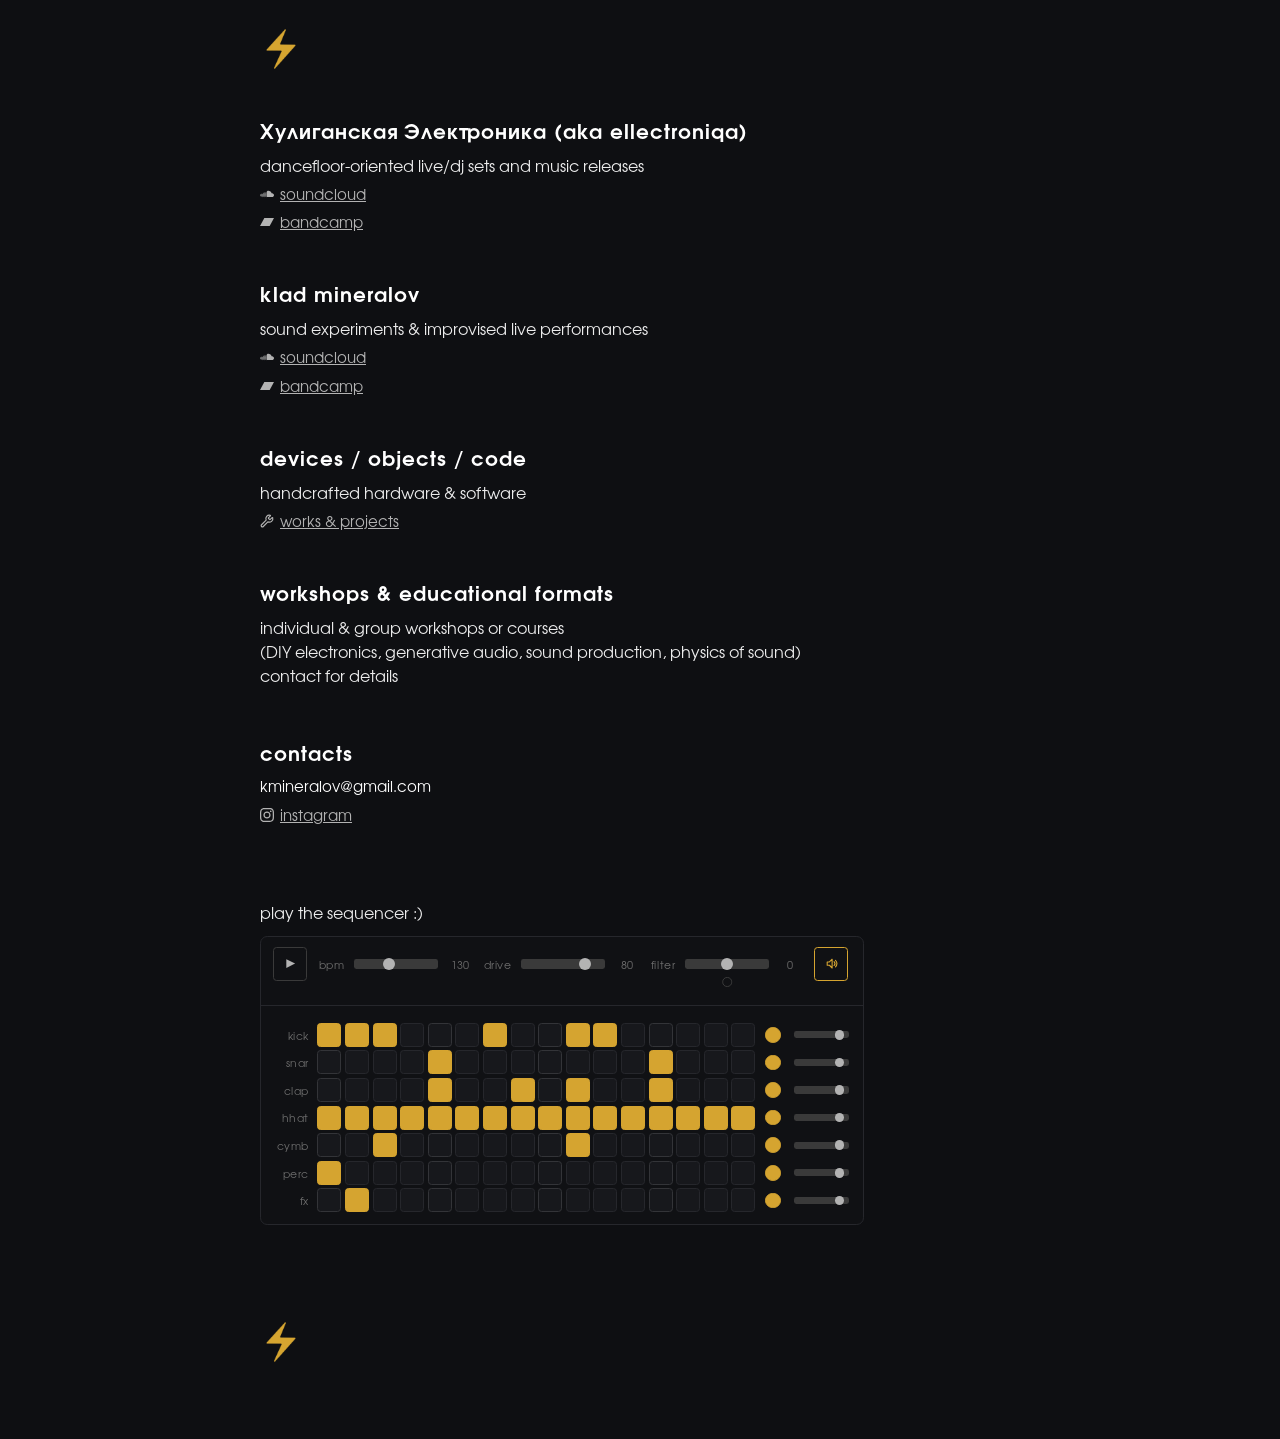
==== index.html @ d087c9ad "Revert "Extract mobile instrument labels into a separate legend" This reverts commit 636f97372b5da5c" ====
<!DOCTYPE html>
<html lang="en">
<head>
  <meta charset="UTF-8" />
  <meta name="viewport" content="width=device-width, initial-scale=1.0"/>
  <title>Хулиганская Электроника</title>
  <link rel="icon" href="icons/favicon.ico"/>
  <link rel="stylesheet" href="style.css"/>
</head>

<body>

<canvas id="fx"></canvas>

<div class="top-bolt"><img src="icons/favicon.ico" alt="" /></div>

<!-- MODULE 1 -->
<section class="module">
  <h2>Хулиганская Электроника (aka ellectroniqa)</h2>
  <p>dancefloor-oriented live/dj sets and music releases</p>

  <a href="https://soundcloud.com/hooletronica"><svg class="icon" viewBox="0 0 24 24" fill="currentColor"><path d="M23.999 14.165c-.052 1.796-1.612 3.169-3.4 3.169h-8.18a.68.68 0 0 1-.675-.683V7.862a.747.747 0 0 1 .452-.724s.75-.513 2.333-.513a5.364 5.364 0 0 1 2.763.755 5.433 5.433 0 0 1 2.57 3.54c.282-.08.574-.121.868-.12.884 0 1.73.358 2.347.992s.948 1.49.922 2.373ZM10.721 8.421c.247 2.98.427 5.697 0 8.672a.264.264 0 0 1-.53 0c-.395-2.946-.22-5.718 0-8.672a.264.264 0 0 1 .53 0ZM9.072 9.448c.285 2.659.37 4.986-.006 7.655a.277.277 0 0 1-.55 0c-.331-2.63-.256-5.02 0-7.655a.277.277 0 0 1 .556 0Zm-1.663-.257c.27 2.726.39 5.171 0 7.904a.266.266 0 0 1-.532 0c-.38-2.69-.257-5.21 0-7.904a.266.266 0 0 1 .532 0Zm-1.647.77a26.108 26.108 0 0 1-.008 7.147.272.272 0 0 1-.542 0 27.955 27.955 0 0 1 0-7.147.275.275 0 0 1 .55 0Zm-1.67 1.769c.421 1.865.228 3.5-.029 5.388a.257.257 0 0 1-.514 0c-.21-1.858-.398-3.549 0-5.389a.272.272 0 0 1 .543 0Zm-1.655-.273c.388 1.897.26 3.508-.01 5.412-.026.28-.514.283-.54 0-.244-1.878-.347-3.54-.01-5.412a.283.283 0 0 1 .56 0Zm-1.668.911c.4 1.268.257 2.292-.026 3.572a.257.257 0 0 1-.514 0c-.241-1.262-.354-2.312-.023-3.572a.283.283 0 0 1 .563 0Z"/></svg>soundcloud</a>
  <a href="https://hooletronica.bandcamp.com/"><svg class="icon" viewBox="0 0 24 24" fill="currentColor"><path d="M0 18.75l7.437-13.5H24l-7.438 13.5H0z"/></svg>bandcamp</a>
</section>

<!-- MODULE 2 -->
<section class="module">
  <h2>klad mineralov</h2>
  <p>sound experiments & improvised live performances</p>

  <a href="https://soundcloud.com/klad-mineralov"><svg class="icon" viewBox="0 0 24 24" fill="currentColor"><path d="M23.999 14.165c-.052 1.796-1.612 3.169-3.4 3.169h-8.18a.68.68 0 0 1-.675-.683V7.862a.747.747 0 0 1 .452-.724s.75-.513 2.333-.513a5.364 5.364 0 0 1 2.763.755 5.433 5.433 0 0 1 2.57 3.54c.282-.08.574-.121.868-.12.884 0 1.73.358 2.347.992s.948 1.49.922 2.373ZM10.721 8.421c.247 2.98.427 5.697 0 8.672a.264.264 0 0 1-.53 0c-.395-2.946-.22-5.718 0-8.672a.264.264 0 0 1 .53 0ZM9.072 9.448c.285 2.659.37 4.986-.006 7.655a.277.277 0 0 1-.55 0c-.331-2.63-.256-5.02 0-7.655a.277.277 0 0 1 .556 0Zm-1.663-.257c.27 2.726.39 5.171 0 7.904a.266.266 0 0 1-.532 0c-.38-2.69-.257-5.21 0-7.904a.266.266 0 0 1 .532 0Zm-1.647.77a26.108 26.108 0 0 1-.008 7.147.272.272 0 0 1-.542 0 27.955 27.955 0 0 1 0-7.147.275.275 0 0 1 .55 0Zm-1.67 1.769c.421 1.865.228 3.5-.029 5.388a.257.257 0 0 1-.514 0c-.21-1.858-.398-3.549 0-5.389a.272.272 0 0 1 .543 0Zm-1.655-.273c.388 1.897.26 3.508-.01 5.412-.026.28-.514.283-.54 0-.244-1.878-.347-3.54-.01-5.412a.283.283 0 0 1 .56 0Zm-1.668.911c.4 1.268.257 2.292-.026 3.572a.257.257 0 0 1-.514 0c-.241-1.262-.354-2.312-.023-3.572a.283.283 0 0 1 .563 0Z"/></svg>soundcloud</a>
  <a href="https://kladmineralov.bandcamp.com/music"><svg class="icon" viewBox="0 0 24 24" fill="currentColor"><path d="M0 18.75l7.437-13.5H24l-7.438 13.5H0z"/></svg>bandcamp</a>
</section>

<!-- MODULE 3 -->
<section class="module">
  <h2>devices / objects / code</h2>
  <p>handcrafted hardware & software</p>

  <a href="https://works.ellectroniqa.com/"><svg class="icon" viewBox="0 0 24 24" fill="none" stroke="currentColor" stroke-width="2" stroke-linecap="round" stroke-linejoin="round"><path d="M14.7 6.3a1 1 0 0 0 0 1.4l1.6 1.6a1 1 0 0 0 1.4 0l3.106-3.105c.32-.322.863-.22.983.218a6 6 0 0 1-8.259 7.057l-7.91 7.91a1 1 0 0 1-2.999-3l7.91-7.91a6 6 0 0 1 7.057-8.259c.438.12.54.662.219.984z"/></svg>works & projects</a>
</section>

<!-- MODULE 4 -->
<section class="module">
  <h2>workshops & educational formats</h2>

  <p>
    individual & group workshops or courses<br/>
    (DIY electronics, generative audio, sound production, physics of sound)<br/>
    contact for details
  </p>
</section>

<!-- CONTACTS -->
<section class="module">
  <h2>contacts</h2>
  <p class="email">kmineralov@gmail.com</p>

  <a href="https://www.instagram.com/electronica.rar/"><svg class="icon" viewBox="0 0 24 24" fill="currentColor"><path d="M7.0301.084c-1.2768.0602-2.1487.264-2.911.5634-.7888.3075-1.4575.72-2.1228 1.3877-.6652.6677-1.075 1.3368-1.3802 2.127-.2954.7638-.4956 1.6365-.552 2.914-.0564 1.2775-.0689 1.6882-.0626 4.947.0062 3.2586.0206 3.6671.0825 4.9473.061 1.2765.264 2.1482.5635 2.9107.308.7889.72 1.4573 1.388 2.1228.6679.6655 1.3365 1.0743 2.1285 1.38.7632.295 1.6361.4961 2.9134.552 1.2773.056 1.6884.069 4.9462.0627 3.2578-.0062 3.668-.0207 4.9478-.0814 1.28-.0607 2.147-.2652 2.9098-.5633.7889-.3086 1.4578-.72 2.1228-1.3881.665-.6682 1.0745-1.3378 1.3795-2.1284.2957-.7632.4966-1.636.552-2.9124.056-1.2809.0692-1.6898.063-4.948-.0063-3.2583-.021-3.6668-.0817-4.9465-.0607-1.2797-.264-2.1487-.5633-2.9117-.3084-.7889-.72-1.4568-1.3876-2.1228C21.2982 1.33 20.628.9208 19.8378.6165 19.074.321 18.2017.1197 16.9244.0645 15.6471.0093 15.236-.005 11.977.0014 8.718.0076 8.31.0215 7.0301.0839m.1402 21.6932c-1.17-.0509-1.8053-.2453-2.2287-.408-.5606-.216-.96-.4771-1.3819-.895-.422-.4178-.6811-.8186-.9-1.378-.1644-.4234-.3624-1.058-.4171-2.228-.0595-1.2645-.072-1.6442-.079-4.848-.007-3.2037.0053-3.583.0607-4.848.05-1.169.2456-1.805.408-2.2282.216-.5613.4762-.96.895-1.3816.4188-.4217.8184-.6814 1.3783-.9003.423-.1651 1.0575-.3614 2.227-.4171 1.2655-.06 1.6447-.072 4.848-.079 3.2033-.007 3.5835.005 4.8495.0608 1.169.0508 1.8053.2445 2.228.408.5608.216.96.4754 1.3816.895.4217.4194.6816.8176.9005 1.3787.1653.4217.3617 1.056.4169 2.2263.0602 1.2655.0739 1.645.0796 4.848.0058 3.203-.0055 3.5834-.061 4.848-.051 1.17-.245 1.8055-.408 2.2294-.216.5604-.4763.96-.8954 1.3814-.419.4215-.8181.6811-1.3783.9-.4224.1649-1.0577.3617-2.2262.4174-1.2656.0595-1.6448.072-4.8493.079-3.2045.007-3.5825-.006-4.848-.0608M16.953 5.5864A1.44 1.44 0 1 0 18.39 4.144a1.44 1.44 0 0 0-1.437 1.4424M5.8385 12.012c.0067 3.4032 2.7706 6.1557 6.173 6.1493 3.4026-.0065 6.157-2.7701 6.1506-6.1733-.0065-3.4032-2.771-6.1565-6.174-6.1498-3.403.0067-6.156 2.771-6.1496 6.1738M8 12.0077a4 4 0 1 1 4.008 3.9921A3.9996 3.9996 0 0 1 8 12.0077"/></svg>instagram</a>
</section>

<!-- SEQUENCER -->
<section class="module sequencer-module">
  <p class="seq-intro">play the sequencer :)</p>

  <div class="seq-rotate-wrap">
  <div class="seq-panel">
    <div class="seq-topbar">
      <button id="seq-play" class="seq-play-btn" type="button" aria-label="play"></button>

      <div class="seq-fader">
        <label for="seq-bpm">bpm</label>
        <input id="seq-bpm" type="range" min="100" max="175" step="1" value="130" />
        <span id="seq-bpm-value" class="seq-fader-value">130</span>
      </div>

      <div class="seq-fader">
        <label for="seq-drive">drive</label>
        <input id="seq-drive" type="range" min="0" max="99" step="1" value="80" />
        <span id="seq-drive-value" class="seq-fader-value">80</span>
      </div>

      <div class="seq-fader">
        <label for="seq-filter">filter</label>
        <span class="seq-fader-track">
          <input id="seq-filter" type="range" min="-99" max="99" step="1" value="0" />
          <button id="seq-filter-reset" class="seq-filter-reset" type="button" aria-label="reset filter"></button>
        </span>
        <span id="seq-filter-value" class="seq-fader-value">0</span>
      </div>

      <button id="seq-mute" class="seq-play-btn" type="button" aria-label="mute"></button>

      <!-- more transport controls (toggles) land here -->
    </div>

    <div class="seq-grid-wrap">
      <div id="seq-grid" class="seq-grid"></div>
    </div>
  </div>
  </div>
</section>

<div class="mobile-spacer" aria-hidden="true">&nbsp;&nbsp;</div>

<div class="top-bolt bottom-bolt"><img src="icons/favicon.ico" alt="" /></div>

<script src="script.js"></script>
<script src="instruments.js"></script>
<script src="sequencer.js"></script>
</body>
</html>
---- style.css ----
@font-face {
  font-family: "Adventor";
  src: url("fonts/texgyreadventor-regular.otf") format("opentype");
  font-weight: 400;
  font-style: normal;
  font-display: swap;
}

@font-face {
  font-family: "Adventor";
  src: url("fonts/texgyreadventor-bold.otf") format("opentype");
  font-weight: 700;
  font-style: normal;
  font-display: swap;
}

body {
  margin: 0;
  padding: 28px 0 56px; /* extra room at the bottom so mobile doesn't hit the screen edge */
  background: #0E0F12;
  color: #ffffff;

  font-family: "Adventor", Arial, sans-serif;

  line-height: 1.5;

  display: flex;
  flex-direction: column;
  gap: 28px;

  opacity: 0;
  animation: fadeIn 0.6s forwards;
}

@keyframes fadeIn {
  to { opacity: 1; }
}

.top-bolt {
  max-width: 800px;
  width: 100%;
  box-sizing: border-box;
  margin: 0 auto;
  padding: 0 20px;
}

.bottom-bolt {
  margin-top: 40px; /* extra room before it, on top of body's usual gap */
  margin-bottom: 20px; /* a bit of extra room after it, on top of body's gap */
}

/* real reserved height, independent of the rotated panel's own JS-measured
   footprint — a plain fallback buffer in case that measurement is still off
   on some phones and the bottom bolt creeps up onto the sequencer */
.mobile-spacer {
  visibility: hidden;
  height: 0;
  overflow: hidden;
}

@media (max-width: 600px) {
  .mobile-spacer {
    height: 70px;
  }
}

.top-bolt img {
  display: block;
  width: 42px; /* 1.5x the 28px play button */
  height: 42px;
  /* numerically solved to tint the source image to #D5A430 */
  filter: brightness(0) invert(71%) sepia(75%) saturate(334%) hue-rotate(0deg) brightness(77%) contrast(126%);
}

/* MODULE SPACING (equal, driven by body gap) */
.module {
  max-width: 800px;
  width: 100%;
  box-sizing: border-box;
  margin: 0 auto;
  padding: 0 20px;
}

h2 {
  font-weight: 700;
  letter-spacing: 1px;
  margin-bottom: 8px;
  font-size: 20px;
}

/* TEXT vs LINKS hierarchy */
p {
  margin: 6px 0;
  opacity: 0.92;
  font-size: 16px;
}

/* LINKS slightly smaller than text */
a {
  display: flex;
  width: fit-content;
  align-items: center;
  gap: 6px;
  margin-top: 6px;
  color: #b3b3b3;
  text-decoration: underline;
  font-size: 15px;
  transition: color 0.2s ease;
}

.icon {
  width: 14px;
  height: 14px;
  flex-shrink: 0;
}

a:hover {
  color: #D5A430;
}

.note {
  font-size: 12px;
  opacity: 0.6;
  margin-top: 10px;
}

.email {
  font-size: 15px;
  opacity: 1;
}

/* SEQUENCER */
.sequencer-module {
  margin-top: 40px; /* extra breathing room before the sequencer, on top of the usual gap */
}

.seq-intro {
  margin-bottom: 12px;
}

/* desktop default: plain wrapper, no special sizing (only the mobile
   rotated layout needs JS-measured dimensions here, see sequencer.js) */
.seq-rotate-wrap {
  position: relative;
}

.seq-panel {
  width: fit-content;
  margin: 0;
  background: #101114;
  border: 1px solid #26272c;
  border-radius: 6px;
  overflow: hidden;
  /* 10% bigger everywhere — `zoom` (unlike transform:scale) actually
     resizes the box for layout purposes too, so nothing needs to reflow
     manually, and it composes cleanly with the mobile rotation below */
  zoom: 1.2;
}

.seq-topbar {
  display: flex;
  align-items: center;
  gap: 10px;
  padding: 8px 10px 20px;
  border-bottom: 1px solid #26272c;
}

.seq-play-btn {
  width: 28px;
  height: 28px;
  display: flex;
  align-items: center;
  justify-content: center;
  padding: 0;
  color: #b3b3b3;
  background: transparent;
  border: 1px solid #3a3a3a;
  border-radius: 3px;
  cursor: pointer;
  transition: color 0.2s ease, border-color 0.2s ease;
}

.seq-play-btn svg {
  width: 11px;
  height: 11px;
}

.seq-play-btn:hover {
  color: #D5A430;
  border-color: #D5A430;
}

.seq-play-btn.is-playing,
.seq-play-btn.is-unmuted {
  color: #D5A430;
  border-color: #D5A430;
}

.seq-fader {
  display: flex;
  align-items: center;
  gap: 6px;
}

.seq-fader label {
  font-size: 9px;
  color: #6d6d6d;
  letter-spacing: 0.5px;
}

.seq-fader-value {
  font-size: 9px;
  color: #6d6d6d;
  width: 20px;
  text-align: center;
}

.seq-fader-track {
  position: relative;
  display: inline-flex;
}

.seq-filter-reset {
  position: absolute;
  top: 100%;
  left: 50%;
  transform: translateX(-50%);
  margin-top: 5px;
  width: 8px;
  height: 8px;
  padding: 0;
  border-radius: 50%;
  border: 1px solid #3a3a3a;
  background: transparent;
  cursor: pointer;
  transition: background 0.15s ease, border-color 0.15s ease;
}

.seq-filter-reset:hover {
  background: #D5A430;
  border-color: #D5A430;
}

.seq-fader input[type="range"] {
  -webkit-appearance: none;
  appearance: none;
  width: 70px;
  height: 8px; /* rectangle, slightly narrower than the 10px thumb */
  background: #3a3a3a;
  border-radius: 2px;
  cursor: pointer;
}

.seq-fader input[type="range"]::-webkit-slider-thumb {
  -webkit-appearance: none;
  width: 10px;
  height: 10px;
  border-radius: 50%;
  background: #b3b3b3;
  transition: background 0.15s ease;
}

.seq-fader input[type="range"]:hover::-webkit-slider-thumb {
  background: #D5A430;
}

.seq-fader input[type="range"]::-moz-range-thumb {
  width: 10px;
  height: 10px;
  border: none;
  border-radius: 50%;
  background: #b3b3b3;
  transition: background 0.15s ease;
}

.seq-fader input[type="range"]:hover::-moz-range-thumb {
  background: #D5A430;
}

.seq-grid-wrap {
  overflow-x: auto;
  padding: 10px;
}

.seq-grid {
  display: inline-grid;
  grid-template-columns: 34px repeat(16, 20px) 24px 50px;
  gap: 3px;
}

.seq-label {
  display: flex;
  align-items: center;
  justify-content: flex-end;
  padding-right: 4px;
  font-size: 9px;
  color: #6d6d6d;
  letter-spacing: 0.5px;
}

.seq-step {
  aspect-ratio: 1 / 1;
  background: #17181c;
  border: 1px solid #26272c;
  border-radius: 3px;
  padding: 0;
  cursor: pointer;
  transition: background 0.15s ease, border-color 0.15s ease;
}

.seq-step--beat {
  border-color: #333438;
}

.seq-step:hover {
  border-color: #555;
}

.seq-mute {
  width: 13px;
  height: 13px;
  aspect-ratio: 1 / 1;
  align-self: center;
  justify-self: center;
  background: transparent;
  border: 1px solid #3a3a3a;
  border-radius: 50%;
  padding: 0;
  cursor: pointer;
  transition: background 0.15s ease, border-color 0.15s ease;
}

.seq-mute:hover {
  border-color: #D5A430;
}

.seq-mute.is-active {
  background: #D5A430;
  border-color: #D5A430;
}

.seq-vol {
  -webkit-appearance: none;
  appearance: none;
  align-self: center;
  justify-self: start;
  width: 46px;
  height: 6px; /* rectangle, slightly narrower than the 8px thumb */
  background: #3a3a3a;
  border-radius: 2px;
  cursor: pointer;
}

.seq-vol::-webkit-slider-thumb {
  -webkit-appearance: none;
  width: 8px;
  height: 8px;
  border-radius: 50%;
  background: #b3b3b3;
  transition: background 0.15s ease;
}

.seq-vol:hover::-webkit-slider-thumb {
  background: #D5A430;
}

.seq-vol::-moz-range-thumb {
  width: 8px;
  height: 8px;
  border: none;
  border-radius: 50%;
  background: #b3b3b3;
  transition: background 0.15s ease;
}

.seq-vol:hover::-moz-range-thumb {
  background: #D5A430;
}

.seq-step.is-active {
  background: #D5A430;
  border-color: #D5A430;
}

.seq-step.is-playhead {
  outline: 1.5px solid rgba(120, 200, 255, 0.85);
  outline-offset: -1.5px;
}

/* ============================
   MOBILE — the whole panel rotated 90deg, everything below either
   compensates for that rotation (counter-rotating text/icons back to
   horizontal, flipping slider direction) or reorders things via flex
   `order` so build order / DOM order can stay the same as desktop.
   Row build order and label text (2-letter vs full word) are handled in
   sequencer.js via the same breakpoint (matchMedia("(max-width: 600px)")).
   ============================ */
@media (max-width: 600px) {
  .seq-panel {
    transform-origin: top left;
    transform: rotate(90deg) translateY(-100%);
    /* topbar/grid stack as a flex column so their visual order can be
       swapped below without touching the (shared, desktop-order) DOM */
    display: flex;
    flex-direction: column;
  }

  .seq-topbar {
    order: 2;
  }

  .seq-grid-wrap {
    order: 1;
  }

  .seq-play-btn svg {
    /* cancels the panel's 90deg rotation so the play/mute icons stay upright */
    transform: rotate(-90deg);
  }

  /* visual order after rotation: value on top, slider in the middle, label
     on the bottom (was label/slider/value left-to-right before rotating) */
  .seq-fader > input[type="range"],
  .seq-fader > .seq-fader-track {
    order: 2;
  }

  .seq-fader label {
    order: 3;
    /* cancels the panel's 90deg rotation so the label reads horizontally */
    transform: rotate(-90deg);
  }

  .seq-fader-value {
    order: 1;
    /* same compensation as the fader label */
    transform: rotate(-90deg);
  }

  .seq-fader input[type="range"] {
    /* the whole panel is rotated 90deg; this local 180deg flips the slider
       back so it reads "up = more" instead of "up = less" */
    transform: rotate(180deg);
  }

  .seq-label {
    /* cancels the panel's 90deg rotation so the label reads horizontally.
       First translate() value is a screen-horizontal nudge, tuned directly
       against user feedback (not self-measured). */
    transform: rotate(-90deg) translate(0px, 0px);
  }

  .seq-vol {
    /* same compensation as the topbar faders: cancels the panel's rotation
       so up = louder, down = quieter */
    transform: rotate(180deg);
  }
}

/* canvas */
#fx {
  position: fixed;
  top: 0;
  left: 0;
  width: 100%;
  height: 100%;
  pointer-events: none;
  z-index: 9999; /* always draw bolts above the UI, including the sequencer panel */
}
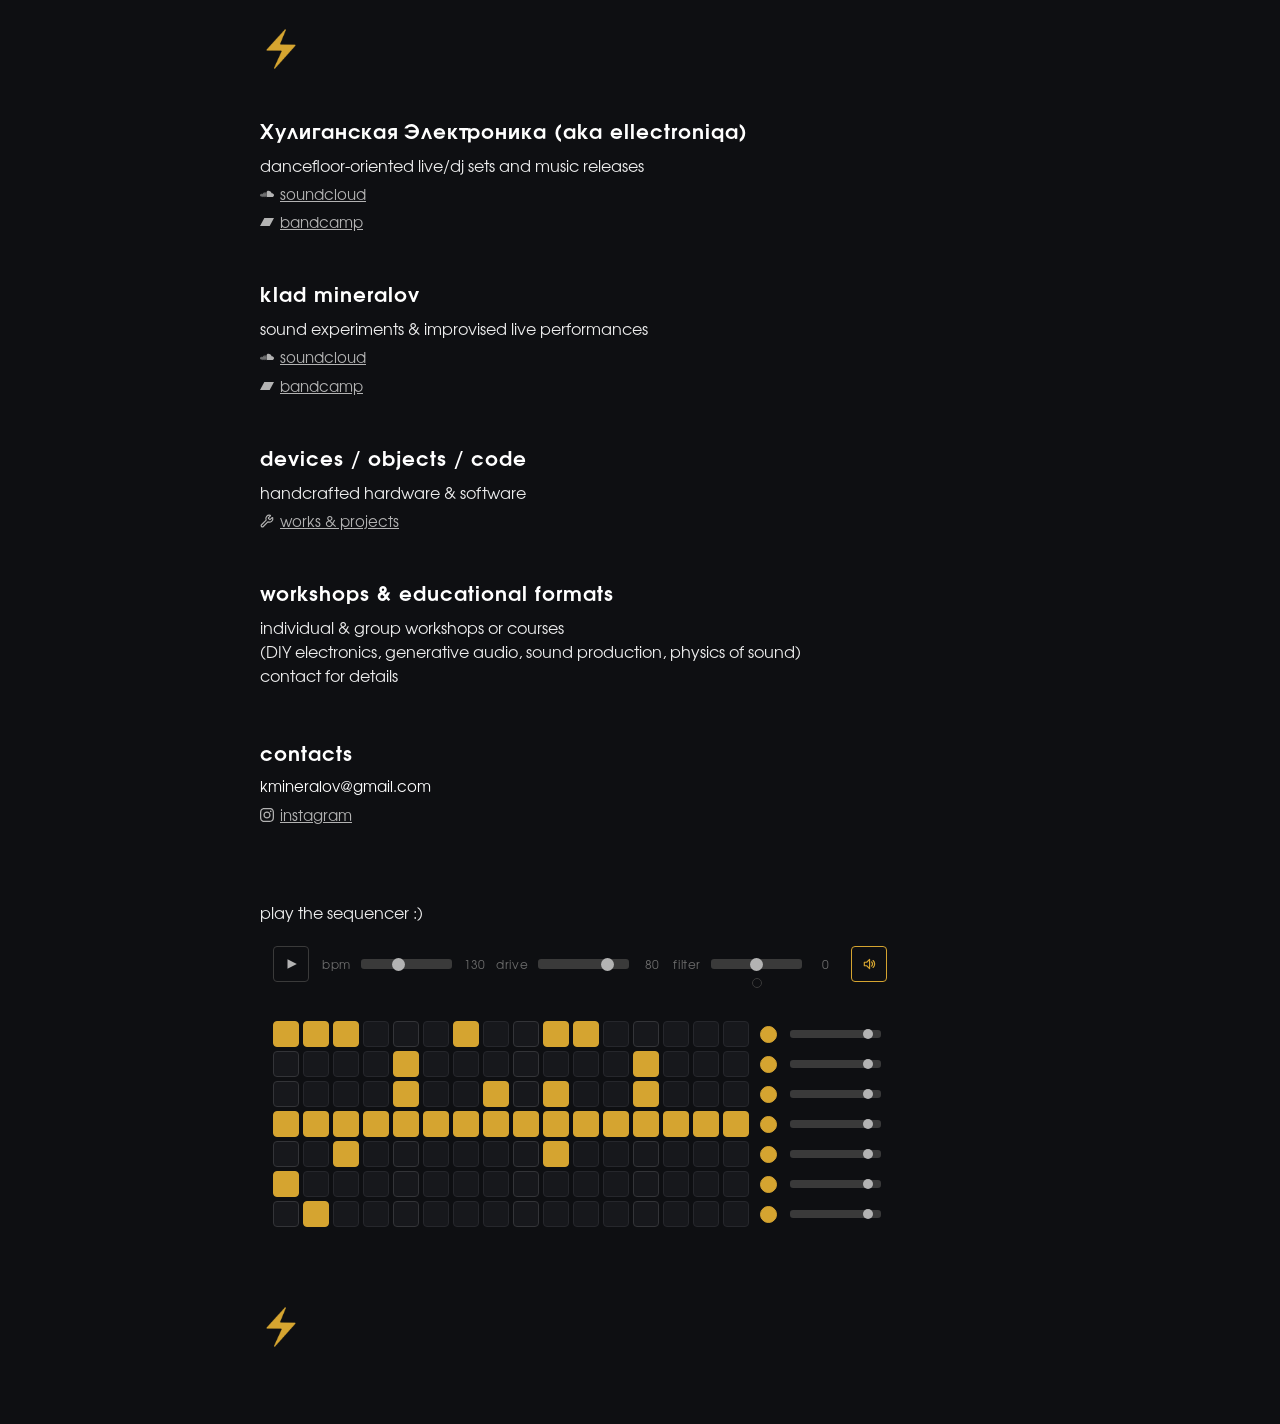
==== commit 700cf3bb: "Sequencer: pin panel to grid's exact width so play/mute align with grid edges; volume sliders match " ====
--- a/index.html
+++ b/index.html
@@ -68,25 +68,27 @@
     <div class="seq-topbar">
       <button id="seq-play" class="seq-play-btn" type="button" aria-label="play"></button>
 
-      <div class="seq-fader">
-        <label for="seq-bpm">bpm</label>
-        <input id="seq-bpm" type="range" min="100" max="175" step="1" value="130" />
-        <span id="seq-bpm-value" class="seq-fader-value">130</span>
-      </div>
+      <div class="seq-fader-group">
+        <div class="seq-fader">
+          <label for="seq-bpm">bpm</label>
+          <input id="seq-bpm" type="range" min="100" max="175" step="1" value="130" />
+          <span id="seq-bpm-value" class="seq-fader-value">130</span>
+        </div>
 
-      <div class="seq-fader">
-        <label for="seq-drive">drive</label>
-        <input id="seq-drive" type="range" min="0" max="99" step="1" value="80" />
-        <span id="seq-drive-value" class="seq-fader-value">80</span>
-      </div>
+        <div class="seq-fader">
+          <label for="seq-drive">drive</label>
+          <input id="seq-drive" type="range" min="0" max="99" step="1" value="80" />
+          <span id="seq-drive-value" class="seq-fader-value">80</span>
+        </div>
 
-      <div class="seq-fader">
-        <label for="seq-filter">filter</label>
-        <span class="seq-fader-track">
-          <input id="seq-filter" type="range" min="-99" max="99" step="1" value="0" />
-          <button id="seq-filter-reset" class="seq-filter-reset" type="button" aria-label="reset filter"></button>
-        </span>
-        <span id="seq-filter-value" class="seq-fader-value">0</span>
+        <div class="seq-fader">
+          <label for="seq-filter">filter</label>
+          <span class="seq-fader-track">
+            <input id="seq-filter" type="range" min="-99" max="99" step="1" value="0" />
+            <button id="seq-filter-reset" class="seq-filter-reset" type="button" aria-label="reset filter"></button>
+          </span>
+          <span id="seq-filter-value" class="seq-fader-value">0</span>
+        </div>
       </div>
 
       <button id="seq-mute" class="seq-play-btn" type="button" aria-label="mute"></button>
--- a/style.css
+++ b/style.css
@@ -30,6 +30,7 @@
 
   opacity: 0;
   animation: fadeIn 0.6s forwards;
+  touch-action: manipulation;
 }
 
 @keyframes fadeIn {
@@ -45,7 +46,7 @@
 }
 
 .bottom-bolt {
-  margin-top: 40px; /* extra room before it, on top of body's usual gap */
+  margin-top: 10px; /* extra room before it, on top of body's usual gap */
   margin-bottom: 20px; /* a bit of extra room after it, on top of body's gap */
 }
 
@@ -60,7 +61,7 @@
 
 @media (max-width: 600px) {
   .mobile-spacer {
-    height: 70px;
+    height: 0px;
   }
 }
 
@@ -144,30 +145,39 @@
   position: relative;
 }
 
+/* fixed, not fit-content: must equal .seq-grid's own total width (16*26 +
+   31 + 91 steps/mute/vol columns + 17*4 gaps = 606) plus .seq-grid-wrap's
+   2*13px padding = 632px. Both .seq-topbar and .seq-grid-wrap then fill
+   this exact width (normal block auto-width), which is what lets the
+   topbar's edges and the grid's edges align by construction below —
+   update this if the grid's columns/gap/padding ever change. */
 .seq-panel {
-  width: fit-content;
+  width: 632px;
   margin: 0;
-  background: #101114;
-  border: 1px solid #26272c;
-  border-radius: 6px;
-  overflow: hidden;
-  /* 10% bigger everywhere — `zoom` (unlike transform:scale) actually
-     resizes the box for layout purposes too, so nothing needs to reflow
-     manually, and it composes cleanly with the mobile rotation below */
-  zoom: 1.2;
-}
-
+}
+
+/* play/mute pinned to the panel's true left/right edges via space-between,
+   so they always line up with the grid's first/last column regardless of
+   how wide the bpm/drive/filter labels actually render (font metrics
+   aren't something we can pin down in CSS alone) */
 .seq-topbar {
   display: flex;
   align-items: center;
-  gap: 10px;
-  padding: 8px 10px 20px;
-  border-bottom: 1px solid #26272c;
+  justify-content: space-between;
+  gap: 13px;
+  padding: 10px 13px 26px;
+}
+
+.seq-fader-group {
+  display: flex;
+  align-items: center;
+  gap: 8px;
 }
 
 .seq-play-btn {
-  width: 28px;
-  height: 28px;
+  width: 36px;
+  height: 36px;
+  flex-shrink: 0;
   display: flex;
   align-items: center;
   justify-content: center;
@@ -175,14 +185,14 @@
   color: #b3b3b3;
   background: transparent;
   border: 1px solid #3a3a3a;
-  border-radius: 3px;
+  border-radius: 4px;
   cursor: pointer;
   transition: color 0.2s ease, border-color 0.2s ease;
 }
 
 .seq-play-btn svg {
-  width: 11px;
-  height: 11px;
+  width: 14px;
+  height: 14px;
 }
 
 .seq-play-btn:hover {
@@ -199,19 +209,19 @@
 .seq-fader {
   display: flex;
   align-items: center;
-  gap: 6px;
+  gap: 8px;
 }
 
 .seq-fader label {
-  font-size: 9px;
+  font-size: 12px;
   color: #6d6d6d;
-  letter-spacing: 0.5px;
+  letter-spacing: 0.65px;
 }
 
 .seq-fader-value {
-  font-size: 9px;
+  font-size: 12px;
   color: #6d6d6d;
-  width: 20px;
+  width: 26px;
   text-align: center;
 }
 
@@ -225,9 +235,9 @@
   top: 100%;
   left: 50%;
   transform: translateX(-50%);
-  margin-top: 5px;
-  width: 8px;
-  height: 8px;
+  margin-top: 7px;
+  width: 10px;
+  height: 10px;
   padding: 0;
   border-radius: 50%;
   border: 1px solid #3a3a3a;
@@ -244,17 +254,17 @@
 .seq-fader input[type="range"] {
   -webkit-appearance: none;
   appearance: none;
-  width: 70px;
-  height: 8px; /* rectangle, slightly narrower than the 10px thumb */
+  width: 91px;
+  height: 10px; /* rectangle, slightly narrower than the 13px thumb */
   background: #3a3a3a;
-  border-radius: 2px;
+  border-radius: 3px;
   cursor: pointer;
 }
 
 .seq-fader input[type="range"]::-webkit-slider-thumb {
   -webkit-appearance: none;
-  width: 10px;
-  height: 10px;
+  width: 13px;
+  height: 13px;
   border-radius: 50%;
   background: #b3b3b3;
   transition: background 0.15s ease;
@@ -265,8 +275,8 @@
 }
 
 .seq-fader input[type="range"]::-moz-range-thumb {
-  width: 10px;
-  height: 10px;
+  width: 13px;
+  height: 13px;
   border: none;
   border-radius: 50%;
   background: #b3b3b3;
@@ -279,30 +289,20 @@
 
 .seq-grid-wrap {
   overflow-x: auto;
-  padding: 10px;
+  padding: 13px;
 }
 
 .seq-grid {
   display: inline-grid;
-  grid-template-columns: 34px repeat(16, 20px) 24px 50px;
-  gap: 3px;
-}
-
-.seq-label {
-  display: flex;
-  align-items: center;
-  justify-content: flex-end;
-  padding-right: 4px;
-  font-size: 9px;
-  color: #6d6d6d;
-  letter-spacing: 0.5px;
+  grid-template-columns: repeat(16, 26px) 31px 91px;
+  gap: 4px;
 }
 
 .seq-step {
   aspect-ratio: 1 / 1;
   background: #17181c;
   border: 1px solid #26272c;
-  border-radius: 3px;
+  border-radius: 4px;
   padding: 0;
   cursor: pointer;
   transition: background 0.15s ease, border-color 0.15s ease;
@@ -317,8 +317,8 @@
 }
 
 .seq-mute {
-  width: 13px;
-  height: 13px;
+  width: 17px;
+  height: 17px;
   aspect-ratio: 1 / 1;
   align-self: center;
   justify-self: center;
@@ -344,17 +344,17 @@
   appearance: none;
   align-self: center;
   justify-self: start;
-  width: 46px;
-  height: 6px; /* rectangle, slightly narrower than the 8px thumb */
+  width: 91px;
+  height: 8px; /* rectangle, slightly narrower than the 10px thumb */
   background: #3a3a3a;
-  border-radius: 2px;
+  border-radius: 3px;
   cursor: pointer;
 }
 
 .seq-vol::-webkit-slider-thumb {
   -webkit-appearance: none;
-  width: 8px;
-  height: 8px;
+  width: 10px;
+  height: 10px;
   border-radius: 50%;
   background: #b3b3b3;
   transition: background 0.15s ease;
@@ -365,8 +365,8 @@
 }
 
 .seq-vol::-moz-range-thumb {
-  width: 8px;
-  height: 8px;
+  width: 10px;
+  height: 10px;
   border: none;
   border-radius: 50%;
   background: #b3b3b3;
@@ -383,8 +383,8 @@
 }
 
 .seq-step.is-playhead {
-  outline: 1.5px solid rgba(120, 200, 255, 0.85);
-  outline-offset: -1.5px;
+  outline: 2px solid rgba(120, 200, 255, 0.85);
+  outline-offset: -2px;
 }
 
 /* ============================
@@ -443,13 +443,6 @@
     transform: rotate(180deg);
   }
 
-  .seq-label {
-    /* cancels the panel's 90deg rotation so the label reads horizontally.
-       First translate() value is a screen-horizontal nudge, tuned directly
-       against user feedback (not self-measured). */
-    transform: rotate(-90deg) translate(0px, 0px);
-  }
-
   .seq-vol {
     /* same compensation as the topbar faders: cancels the panel's rotation
        so up = louder, down = quieter */
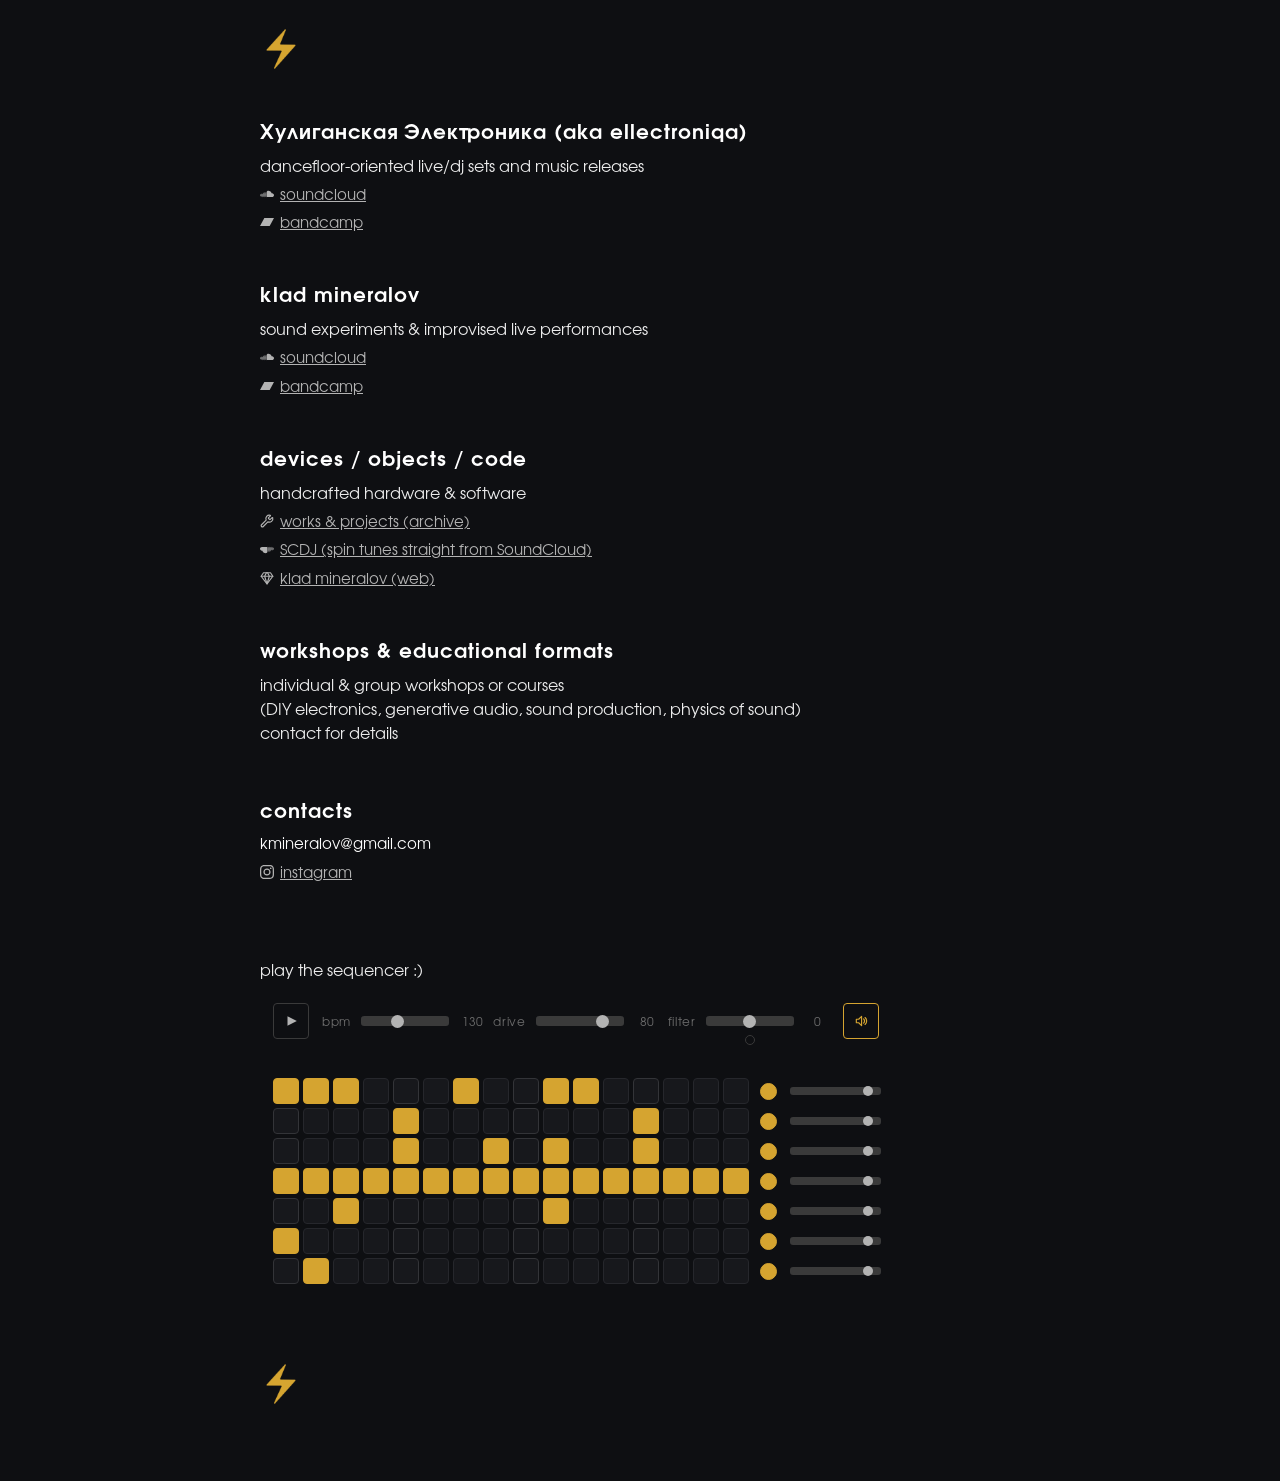
==== commit 3f1b3959: "Sequencer: duck delay while bpm fader moves; add SCDJ and klmn links Delay return and feedback fade " ====
--- a/index.html
+++ b/index.html
@@ -37,7 +37,9 @@
   <h2>devices / objects / code</h2>
   <p>handcrafted hardware & software</p>
 
-  <a href="https://works.ellectroniqa.com/"><svg class="icon" viewBox="0 0 24 24" fill="none" stroke="currentColor" stroke-width="2" stroke-linecap="round" stroke-linejoin="round"><path d="M14.7 6.3a1 1 0 0 0 0 1.4l1.6 1.6a1 1 0 0 0 1.4 0l3.106-3.105c.32-.322.863-.22.983.218a6 6 0 0 1-8.259 7.057l-7.91 7.91a1 1 0 0 1-2.999-3l7.91-7.91a6 6 0 0 1 7.057-8.259c.438.12.54.662.219.984z"/></svg>works & projects</a>
+  <a href="https://works.ellectroniqa.com/"><svg class="icon" viewBox="0 0 24 24" fill="none" stroke="currentColor" stroke-width="2" stroke-linecap="round" stroke-linejoin="round"><path d="M14.7 6.3a1 1 0 0 0 0 1.4l1.6 1.6a1 1 0 0 0 1.4 0l3.106-3.105c.32-.322.863-.22.983.218a6 6 0 0 1-8.259 7.057l-7.91 7.91a1 1 0 0 1-2.999-3l7.91-7.91a6 6 0 0 1 7.057-8.259c.438.12.54.662.219.984z"/></svg>works & projects (archive)</a>
+  <a href="SCDJ/"><svg class="icon icon--flip" viewBox="0 0 24 24" fill="currentColor"><path d="M23.999 14.165c-.052 1.796-1.612 3.169-3.4 3.169h-8.18a.68.68 0 0 1-.675-.683V7.862a.747.747 0 0 1 .452-.724s.75-.513 2.333-.513a5.364 5.364 0 0 1 2.763.755 5.433 5.433 0 0 1 2.57 3.54c.282-.08.574-.121.868-.12.884 0 1.73.358 2.347.992s.948 1.49.922 2.373ZM10.721 8.421c.247 2.98.427 5.697 0 8.672a.264.264 0 0 1-.53 0c-.395-2.946-.22-5.718 0-8.672a.264.264 0 0 1 .53 0ZM9.072 9.448c.285 2.659.37 4.986-.006 7.655a.277.277 0 0 1-.55 0c-.331-2.63-.256-5.02 0-7.655a.277.277 0 0 1 .556 0Zm-1.663-.257c.27 2.726.39 5.171 0 7.904a.266.266 0 0 1-.532 0c-.38-2.69-.257-5.21 0-7.904a.266.266 0 0 1 .532 0Zm-1.647.77a26.108 26.108 0 0 1-.008 7.147.272.272 0 0 1-.542 0 27.955 27.955 0 0 1 0-7.147.275.275 0 0 1 .55 0Zm-1.67 1.769c.421 1.865.228 3.5-.029 5.388a.257.257 0 0 1-.514 0c-.21-1.858-.398-3.549 0-5.389a.272.272 0 0 1 .543 0Zm-1.655-.273c.388 1.897.26 3.508-.01 5.412-.026.28-.514.283-.54 0-.244-1.878-.347-3.54-.01-5.412a.283.283 0 0 1 .56 0Zm-1.668.911c.4 1.268.257 2.292-.026 3.572a.257.257 0 0 1-.514 0c-.241-1.262-.354-2.312-.023-3.572a.283.283 0 0 1 .563 0Z"/></svg>SCDJ (spin tunes straight from SoundCloud)</a>
+  <a href="klmn/"><svg class="icon" viewBox="0 0 24 24" fill="none" stroke="currentColor" stroke-width="2" stroke-linecap="round" stroke-linejoin="round"><path d="M6 3h12l4 6-10 13L2 9Z"/><path d="M11 3 8 9l4 13 4-13-3-6"/><path d="M2 9h20"/></svg>klad mineralov (web)</a>
 </section>
 
 <!-- MODULE 4 -->
--- a/style.css
+++ b/style.css
@@ -113,6 +113,11 @@
   width: 14px;
   height: 14px;
   flex-shrink: 0;
+}
+
+/* SCDJ wears the soundcloud cloud upside down, same as its own favicon */
+.icon--flip {
+  transform: rotate(180deg);
 }
 
 a:hover {
@@ -172,6 +177,13 @@
   display: flex;
   align-items: center;
   gap: 8px;
+  /* flex items default to min-width:auto, which refuses to shrink below
+     the label/slider content's natural size — even when the parent
+     topbar doesn't have room, which pushed mute past the panel's true
+     edge instead of shrinking to fit. min-width:0 here (and on .seq-fader
+     below, since it's a nested flex item with the same default) lets the
+     group compress instead of overflowing. */
+  min-width: 0;
 }
 
 .seq-play-btn {
@@ -210,24 +222,28 @@
   display: flex;
   align-items: center;
   gap: 8px;
+  min-width: 0;
 }
 
 .seq-fader label {
   font-size: 12px;
   color: #6d6d6d;
   letter-spacing: 0.65px;
+  flex-shrink: 0;
 }
 
 .seq-fader-value {
   font-size: 12px;
   color: #6d6d6d;
   width: 26px;
+  flex-shrink: 0;
   text-align: center;
 }
 
 .seq-fader-track {
   position: relative;
   display: inline-flex;
+  min-width: 0;
 }
 
 .seq-filter-reset {
@@ -255,6 +271,7 @@
   -webkit-appearance: none;
   appearance: none;
   width: 91px;
+  min-width: 0;
   height: 10px; /* rectangle, slightly narrower than the 13px thumb */
   background: #3a3a3a;
   border-radius: 3px;
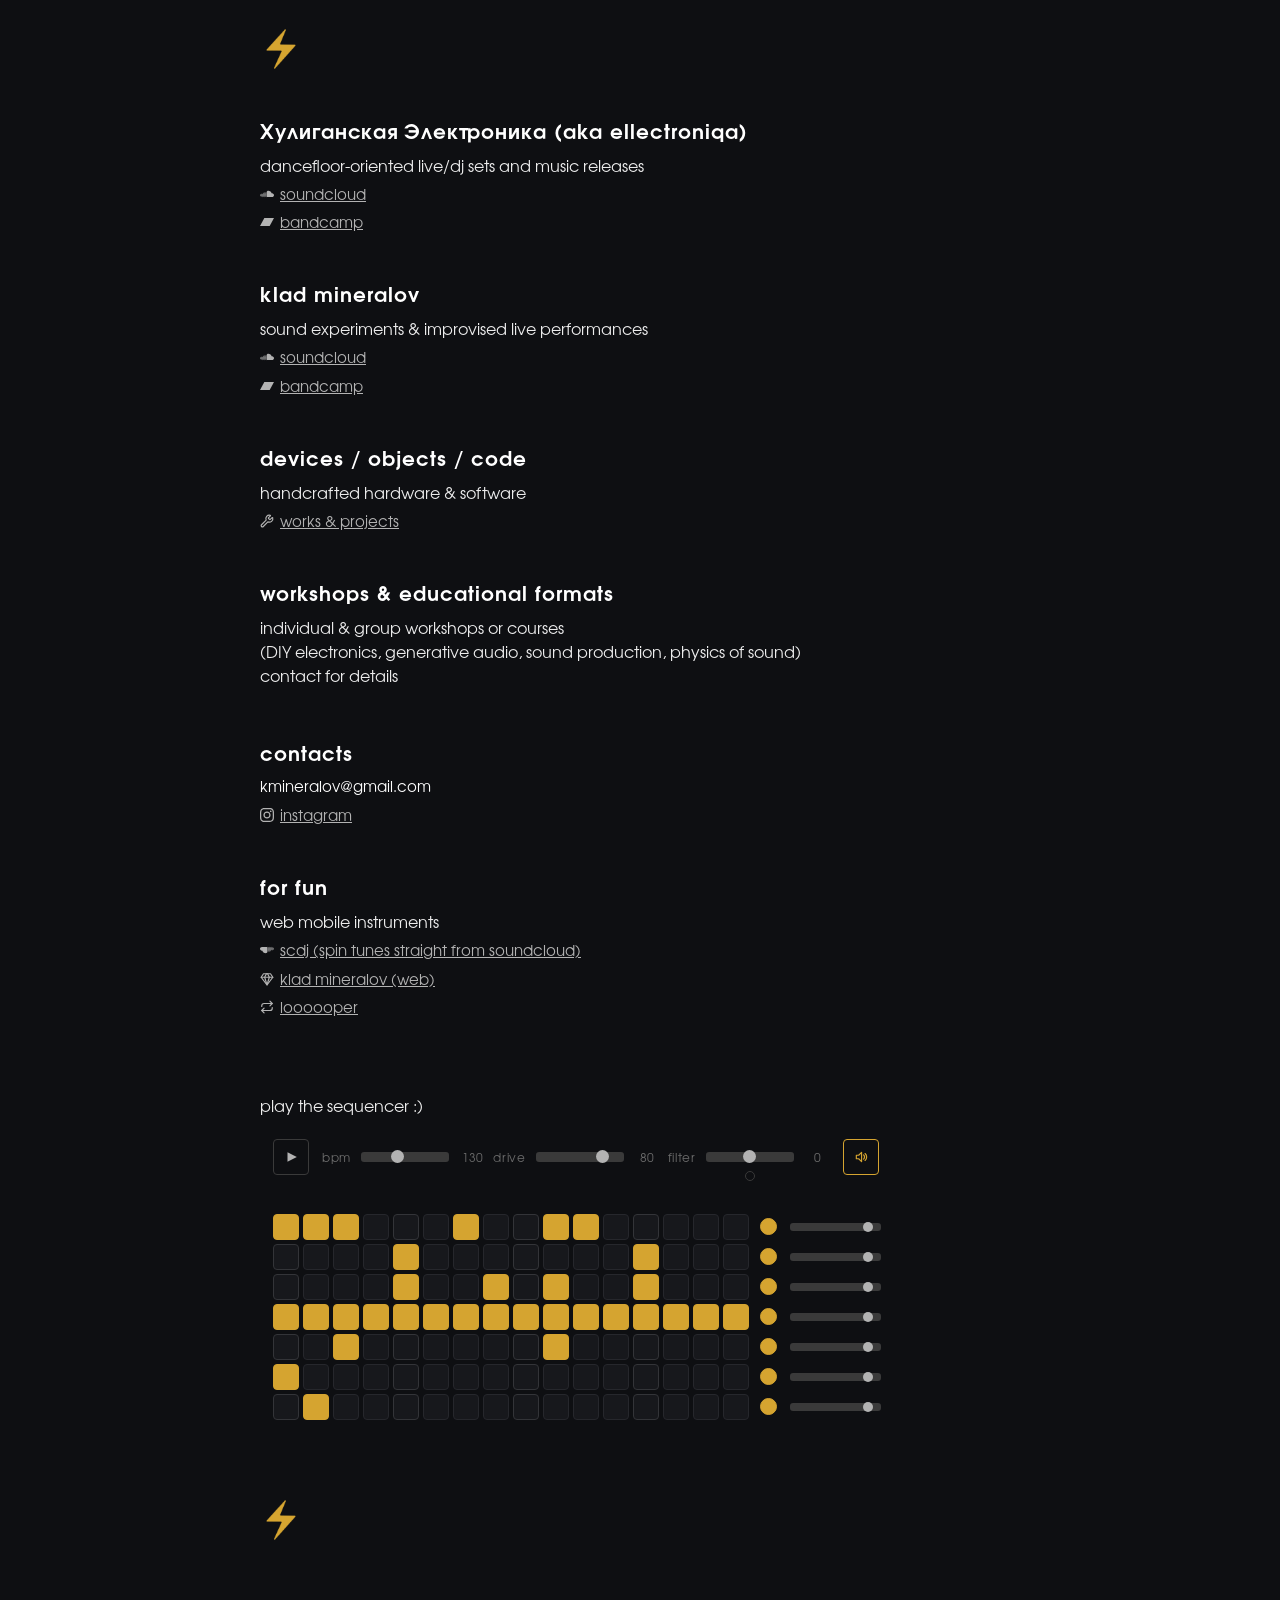
==== commit 83541e85: "Move web toys into a "for fun" section under contacts, add loooooper scdj, klad mineralov (web) and " ====
--- a/index.html
+++ b/index.html
@@ -37,9 +37,7 @@
   <h2>devices / objects / code</h2>
   <p>handcrafted hardware & software</p>
 
-  <a href="https://works.ellectroniqa.com/"><svg class="icon" viewBox="0 0 24 24" fill="none" stroke="currentColor" stroke-width="2" stroke-linecap="round" stroke-linejoin="round"><path d="M14.7 6.3a1 1 0 0 0 0 1.4l1.6 1.6a1 1 0 0 0 1.4 0l3.106-3.105c.32-.322.863-.22.983.218a6 6 0 0 1-8.259 7.057l-7.91 7.91a1 1 0 0 1-2.999-3l7.91-7.91a6 6 0 0 1 7.057-8.259c.438.12.54.662.219.984z"/></svg>works & projects (archive)</a>
-  <a href="SCDJ/"><svg class="icon icon--flip" viewBox="0 0 24 24" fill="currentColor"><path d="M23.999 14.165c-.052 1.796-1.612 3.169-3.4 3.169h-8.18a.68.68 0 0 1-.675-.683V7.862a.747.747 0 0 1 .452-.724s.75-.513 2.333-.513a5.364 5.364 0 0 1 2.763.755 5.433 5.433 0 0 1 2.57 3.54c.282-.08.574-.121.868-.12.884 0 1.73.358 2.347.992s.948 1.49.922 2.373ZM10.721 8.421c.247 2.98.427 5.697 0 8.672a.264.264 0 0 1-.53 0c-.395-2.946-.22-5.718 0-8.672a.264.264 0 0 1 .53 0ZM9.072 9.448c.285 2.659.37 4.986-.006 7.655a.277.277 0 0 1-.55 0c-.331-2.63-.256-5.02 0-7.655a.277.277 0 0 1 .556 0Zm-1.663-.257c.27 2.726.39 5.171 0 7.904a.266.266 0 0 1-.532 0c-.38-2.69-.257-5.21 0-7.904a.266.266 0 0 1 .532 0Zm-1.647.77a26.108 26.108 0 0 1-.008 7.147.272.272 0 0 1-.542 0 27.955 27.955 0 0 1 0-7.147.275.275 0 0 1 .55 0Zm-1.67 1.769c.421 1.865.228 3.5-.029 5.388a.257.257 0 0 1-.514 0c-.21-1.858-.398-3.549 0-5.389a.272.272 0 0 1 .543 0Zm-1.655-.273c.388 1.897.26 3.508-.01 5.412-.026.28-.514.283-.54 0-.244-1.878-.347-3.54-.01-5.412a.283.283 0 0 1 .56 0Zm-1.668.911c.4 1.268.257 2.292-.026 3.572a.257.257 0 0 1-.514 0c-.241-1.262-.354-2.312-.023-3.572a.283.283 0 0 1 .563 0Z"/></svg>SCDJ (spin tunes straight from SoundCloud)</a>
-  <a href="klmn/"><svg class="icon" viewBox="0 0 24 24" fill="none" stroke="currentColor" stroke-width="2" stroke-linecap="round" stroke-linejoin="round"><path d="M6 3h12l4 6-10 13L2 9Z"/><path d="M11 3 8 9l4 13 4-13-3-6"/><path d="M2 9h20"/></svg>klad mineralov (web)</a>
+  <a href="https://works.ellectroniqa.com/"><svg class="icon" viewBox="0 0 24 24" fill="none" stroke="currentColor" stroke-width="2" stroke-linecap="round" stroke-linejoin="round"><path d="M14.7 6.3a1 1 0 0 0 0 1.4l1.6 1.6a1 1 0 0 0 1.4 0l3.106-3.105c.32-.322.863-.22.983.218a6 6 0 0 1-8.259 7.057l-7.91 7.91a1 1 0 0 1-2.999-3l7.91-7.91a6 6 0 0 1 7.057-8.259c.438.12.54.662.219.984z"/></svg>works & projects</a>
 </section>
 
 <!-- MODULE 4 -->
@@ -59,6 +57,16 @@
   <p class="email">kmineralov@gmail.com</p>
 
   <a href="https://www.instagram.com/electronica.rar/"><svg class="icon" viewBox="0 0 24 24" fill="currentColor"><path d="M7.0301.084c-1.2768.0602-2.1487.264-2.911.5634-.7888.3075-1.4575.72-2.1228 1.3877-.6652.6677-1.075 1.3368-1.3802 2.127-.2954.7638-.4956 1.6365-.552 2.914-.0564 1.2775-.0689 1.6882-.0626 4.947.0062 3.2586.0206 3.6671.0825 4.9473.061 1.2765.264 2.1482.5635 2.9107.308.7889.72 1.4573 1.388 2.1228.6679.6655 1.3365 1.0743 2.1285 1.38.7632.295 1.6361.4961 2.9134.552 1.2773.056 1.6884.069 4.9462.0627 3.2578-.0062 3.668-.0207 4.9478-.0814 1.28-.0607 2.147-.2652 2.9098-.5633.7889-.3086 1.4578-.72 2.1228-1.3881.665-.6682 1.0745-1.3378 1.3795-2.1284.2957-.7632.4966-1.636.552-2.9124.056-1.2809.0692-1.6898.063-4.948-.0063-3.2583-.021-3.6668-.0817-4.9465-.0607-1.2797-.264-2.1487-.5633-2.9117-.3084-.7889-.72-1.4568-1.3876-2.1228C21.2982 1.33 20.628.9208 19.8378.6165 19.074.321 18.2017.1197 16.9244.0645 15.6471.0093 15.236-.005 11.977.0014 8.718.0076 8.31.0215 7.0301.0839m.1402 21.6932c-1.17-.0509-1.8053-.2453-2.2287-.408-.5606-.216-.96-.4771-1.3819-.895-.422-.4178-.6811-.8186-.9-1.378-.1644-.4234-.3624-1.058-.4171-2.228-.0595-1.2645-.072-1.6442-.079-4.848-.007-3.2037.0053-3.583.0607-4.848.05-1.169.2456-1.805.408-2.2282.216-.5613.4762-.96.895-1.3816.4188-.4217.8184-.6814 1.3783-.9003.423-.1651 1.0575-.3614 2.227-.4171 1.2655-.06 1.6447-.072 4.848-.079 3.2033-.007 3.5835.005 4.8495.0608 1.169.0508 1.8053.2445 2.228.408.5608.216.96.4754 1.3816.895.4217.4194.6816.8176.9005 1.3787.1653.4217.3617 1.056.4169 2.2263.0602 1.2655.0739 1.645.0796 4.848.0058 3.203-.0055 3.5834-.061 4.848-.051 1.17-.245 1.8055-.408 2.2294-.216.5604-.4763.96-.8954 1.3814-.419.4215-.8181.6811-1.3783.9-.4224.1649-1.0577.3617-2.2262.4174-1.2656.0595-1.6448.072-4.8493.079-3.2045.007-3.5825-.006-4.848-.0608M16.953 5.5864A1.44 1.44 0 1 0 18.39 4.144a1.44 1.44 0 0 0-1.437 1.4424M5.8385 12.012c.0067 3.4032 2.7706 6.1557 6.173 6.1493 3.4026-.0065 6.157-2.7701 6.1506-6.1733-.0065-3.4032-2.771-6.1565-6.174-6.1498-3.403.0067-6.156 2.771-6.1496 6.1738M8 12.0077a4 4 0 1 1 4.008 3.9921A3.9996 3.9996 0 0 1 8 12.0077"/></svg>instagram</a>
+</section>
+
+<!-- FOR FUN -->
+<section class="module">
+  <h2>for fun</h2>
+  <p>web mobile instruments</p>
+
+  <a href="SCDJ/"><svg class="icon icon--flip" viewBox="0 0 24 24" fill="currentColor"><path d="M23.999 14.165c-.052 1.796-1.612 3.169-3.4 3.169h-8.18a.68.68 0 0 1-.675-.683V7.862a.747.747 0 0 1 .452-.724s.75-.513 2.333-.513a5.364 5.364 0 0 1 2.763.755 5.433 5.433 0 0 1 2.57 3.54c.282-.08.574-.121.868-.12.884 0 1.73.358 2.347.992s.948 1.49.922 2.373ZM10.721 8.421c.247 2.98.427 5.697 0 8.672a.264.264 0 0 1-.53 0c-.395-2.946-.22-5.718 0-8.672a.264.264 0 0 1 .53 0ZM9.072 9.448c.285 2.659.37 4.986-.006 7.655a.277.277 0 0 1-.55 0c-.331-2.63-.256-5.02 0-7.655a.277.277 0 0 1 .556 0Zm-1.663-.257c.27 2.726.39 5.171 0 7.904a.266.266 0 0 1-.532 0c-.38-2.69-.257-5.21 0-7.904a.266.266 0 0 1 .532 0Zm-1.647.77a26.108 26.108 0 0 1-.008 7.147.272.272 0 0 1-.542 0 27.955 27.955 0 0 1 0-7.147.275.275 0 0 1 .55 0Zm-1.67 1.769c.421 1.865.228 3.5-.029 5.388a.257.257 0 0 1-.514 0c-.21-1.858-.398-3.549 0-5.389a.272.272 0 0 1 .543 0Zm-1.655-.273c.388 1.897.26 3.508-.01 5.412-.026.28-.514.283-.54 0-.244-1.878-.347-3.54-.01-5.412a.283.283 0 0 1 .56 0Zm-1.668.911c.4 1.268.257 2.292-.026 3.572a.257.257 0 0 1-.514 0c-.241-1.262-.354-2.312-.023-3.572a.283.283 0 0 1 .563 0Z"/></svg>scdj (spin tunes straight from soundcloud)</a>
+  <a href="klmn/"><svg class="icon" viewBox="0 0 24 24" fill="none" stroke="currentColor" stroke-width="2" stroke-linecap="round" stroke-linejoin="round"><path d="M6 3h12l4 6-10 13L2 9Z"/><path d="M11 3 8 9l4 13 4-13-3-6"/><path d="M2 9h20"/></svg>klad mineralov (web)</a>
+  <a href="webloooper/"><svg class="icon" viewBox="0 0 24 24" fill="none" stroke="currentColor" stroke-width="2" stroke-linecap="round" stroke-linejoin="round"><path d="m17 2 4 4-4 4"/><path d="M3 11v-1a4 4 0 0 1 4-4h14"/><path d="m7 22-4-4 4-4"/><path d="M21 13v1a4 4 0 0 1-4 4H3"/></svg>loooooper</a>
 </section>
 
 <!-- SEQUENCER -->
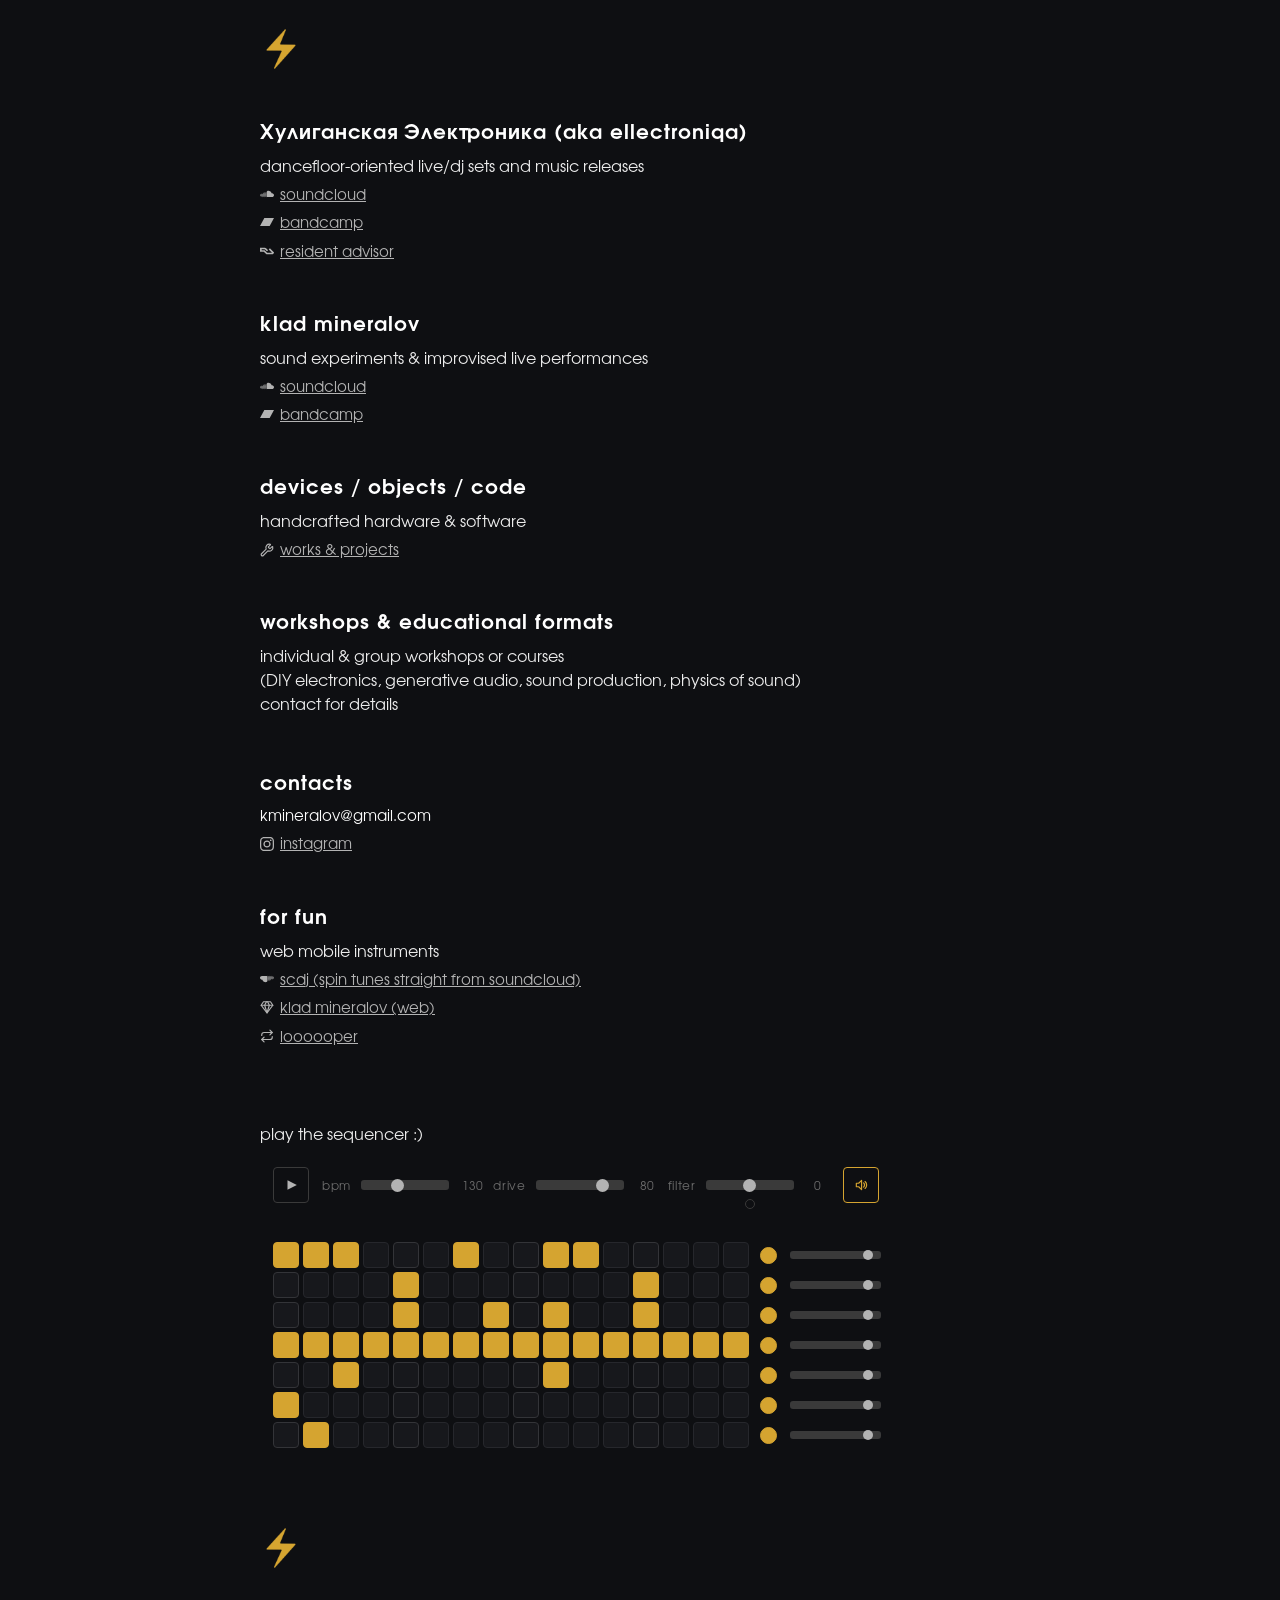
==== commit 921250ee: "Add resident advisor link to the Хулиганская Электроника block Links ra.co/dj/ellectroniqa with an i" ====
--- a/index.html
+++ b/index.html
@@ -21,6 +21,7 @@
 
   <a href="https://soundcloud.com/hooletronica"><svg class="icon" viewBox="0 0 24 24" fill="currentColor"><path d="M23.999 14.165c-.052 1.796-1.612 3.169-3.4 3.169h-8.18a.68.68 0 0 1-.675-.683V7.862a.747.747 0 0 1 .452-.724s.75-.513 2.333-.513a5.364 5.364 0 0 1 2.763.755 5.433 5.433 0 0 1 2.57 3.54c.282-.08.574-.121.868-.12.884 0 1.73.358 2.347.992s.948 1.49.922 2.373ZM10.721 8.421c.247 2.98.427 5.697 0 8.672a.264.264 0 0 1-.53 0c-.395-2.946-.22-5.718 0-8.672a.264.264 0 0 1 .53 0ZM9.072 9.448c.285 2.659.37 4.986-.006 7.655a.277.277 0 0 1-.55 0c-.331-2.63-.256-5.02 0-7.655a.277.277 0 0 1 .556 0Zm-1.663-.257c.27 2.726.39 5.171 0 7.904a.266.266 0 0 1-.532 0c-.38-2.69-.257-5.21 0-7.904a.266.266 0 0 1 .532 0Zm-1.647.77a26.108 26.108 0 0 1-.008 7.147.272.272 0 0 1-.542 0 27.955 27.955 0 0 1 0-7.147.275.275 0 0 1 .55 0Zm-1.67 1.769c.421 1.865.228 3.5-.029 5.388a.257.257 0 0 1-.514 0c-.21-1.858-.398-3.549 0-5.389a.272.272 0 0 1 .543 0Zm-1.655-.273c.388 1.897.26 3.508-.01 5.412-.026.28-.514.283-.54 0-.244-1.878-.347-3.54-.01-5.412a.283.283 0 0 1 .56 0Zm-1.668.911c.4 1.268.257 2.292-.026 3.572a.257.257 0 0 1-.514 0c-.241-1.262-.354-2.312-.023-3.572a.283.283 0 0 1 .563 0Z"/></svg>soundcloud</a>
   <a href="https://hooletronica.bandcamp.com/"><svg class="icon" viewBox="0 0 24 24" fill="currentColor"><path d="M0 18.75l7.437-13.5H24l-7.438 13.5H0z"/></svg>bandcamp</a>
+  <a href="https://ra.co/dj/ellectroniqa"><svg class="icon" viewBox="0 0 24 24" fill="currentColor"><path d="M0 6.22L0 13.46L6.52 13.46L6.99 13.81L10.52 17.34L11.08 17.68L11.80 17.78L21.41 17.78L21.89 17.36L24 15.24L24 14.64L23.70 14.20L16.97 7.47L14.93 9.50L20.21 14.78L20.11 14.88L12.35 14.88L11.77 14.49L8.31 11.03L7.74 10.54L2.86 10.54L2.86 9.23L2.97 9.12L7.83 9.12L9.07 9.74L11.75 12.42L11.95 12.46L13.90 10.52L10.91 7.52L9.62 6.74L8.35 6.33L6.93 6.22Z"/></svg>resident advisor</a>
 </section>
 
 <!-- MODULE 2 -->
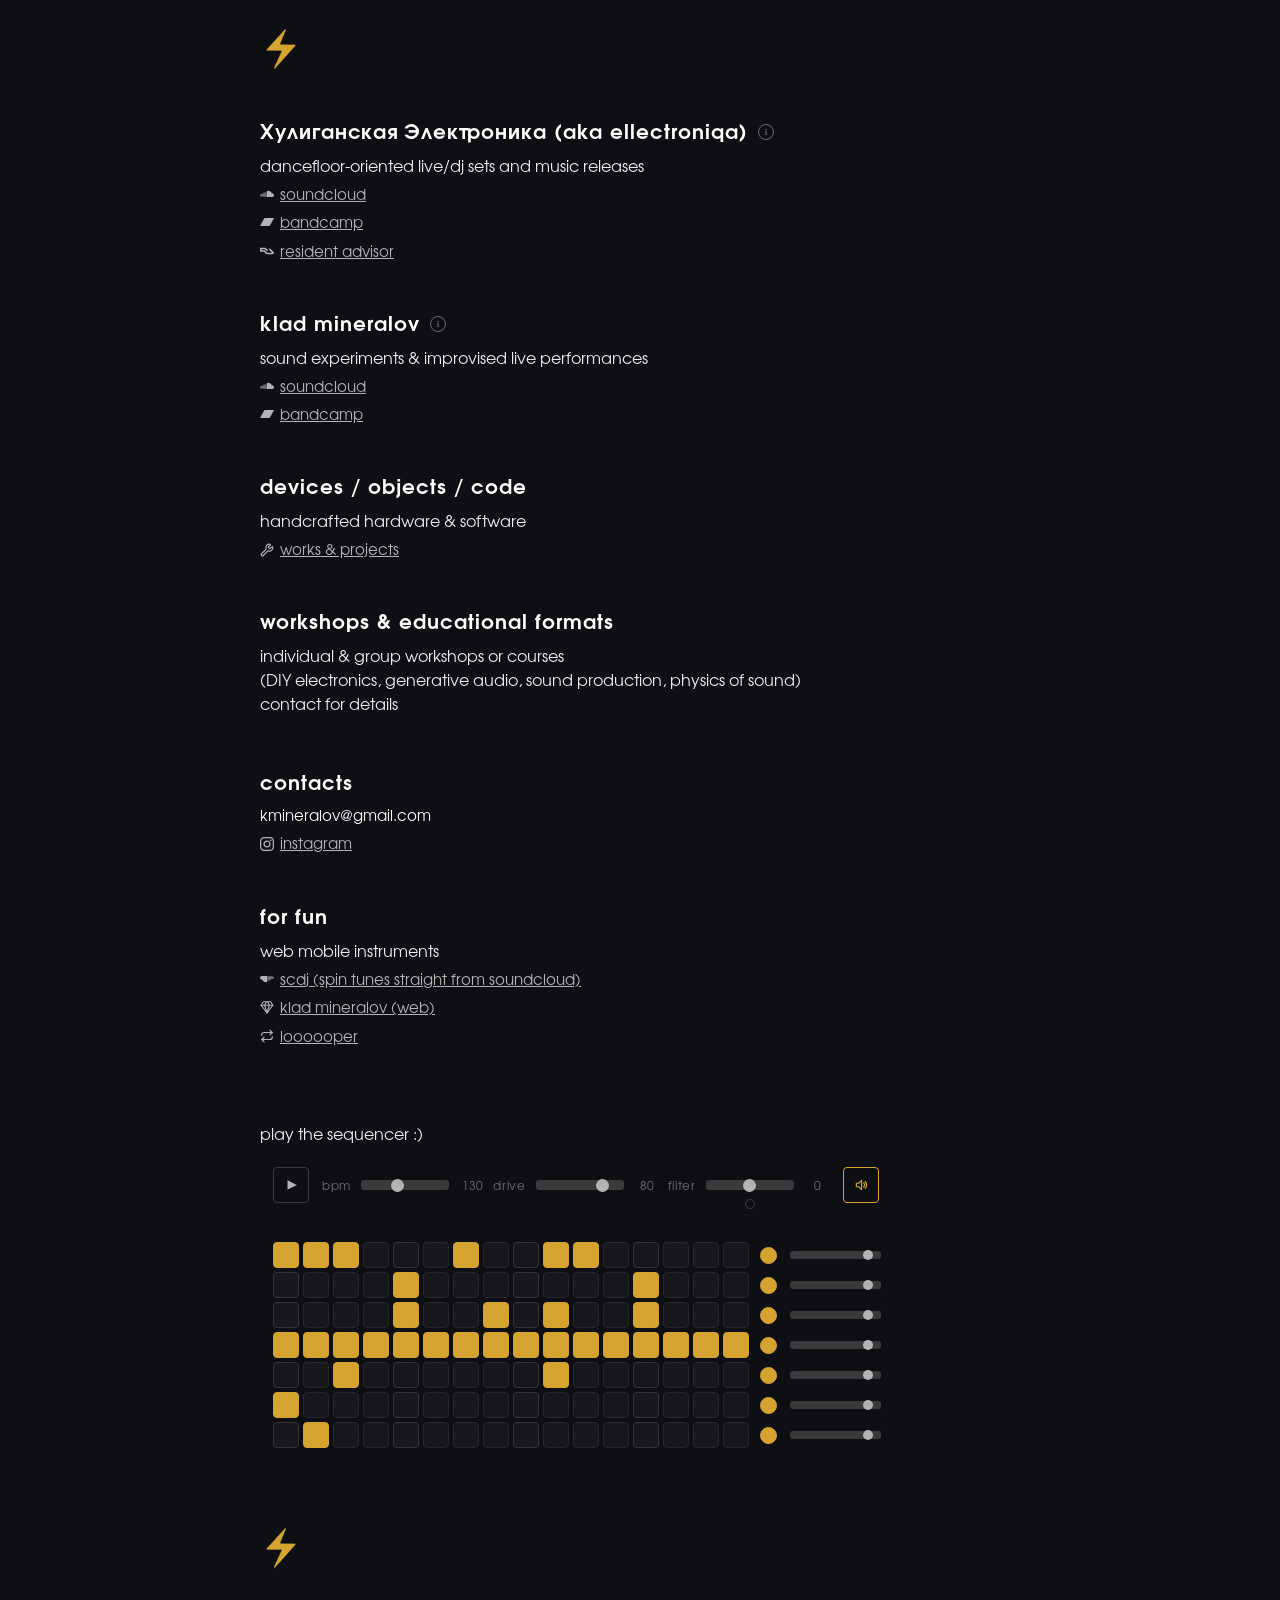
==== commit 5f3d20a1: "Prepare for search indexing: sitemap, robots, verification, head SEO, bios - sitemap.xml (/, SCDJ, k" ====
--- a/index.html
+++ b/index.html
@@ -3,7 +3,32 @@
 <head>
   <meta charset="UTF-8" />
   <meta name="viewport" content="width=device-width, initial-scale=1.0"/>
-  <title>Хулиганская Электроника</title>
+  <title>ellectroniqa — electro/techno producer and DJ based in Almaty, Kazakhstan</title>
+  <meta name="description" content="ellectroniqa (aka Хулиганская Электроника) — electro/techno producer and DJ based in Almaty, Kazakhstan. Wild sets on hand-built sound devices or a bunch of CDJs."/>
+  <link rel="canonical" href="https://ellectroniqa.com/"/>
+  <meta name="google-site-verification" content="6zddcgZk0yyJaHSMgRLf6lP7VU6UFFcog7izoVFkLv8" />
+  <script type="application/ld+json">
+  {
+    "@context": "https://schema.org",
+    "@type": "Person",
+    "name": "Vlad Generalov",
+    "alternateName": ["ellectroniqa", "Хулиганская Электроника", "klad mineralov"],
+    "url": "https://ellectroniqa.com/",
+    "description": "Electro/techno producer and DJ based in Almaty, Kazakhstan, performing as ellectroniqa (aka Хулиганская Электроника), and sound artist working with DIY electronics and digital algorithms as klad mineralov. Designs and builds hardware sound devices.",
+    "homeLocation": {
+      "@type": "Place",
+      "name": "Almaty, Kazakhstan"
+    },
+    "sameAs": [
+      "https://ra.co/dj/ellectroniqa",
+      "https://soundcloud.com/hooletronica",
+      "https://hooletronica.bandcamp.com/",
+      "https://soundcloud.com/klad-mineralov",
+      "https://kladmineralov.bandcamp.com/",
+      "https://www.instagram.com/electronica.rar/"
+    ]
+  }
+  </script>
   <link rel="icon" href="icons/favicon.ico"/>
   <link rel="stylesheet" href="style.css"/>
 </head>
@@ -16,7 +41,13 @@
 
 <!-- MODULE 1 -->
 <section class="module">
-  <h2>Хулиганская Электроника (aka ellectroniqa)</h2>
+  <input type="checkbox" id="about-toggle" class="info-toggle" aria-label="about ellectroniqa" />
+  <h2>Хулиганская Электроника (aka <span class="nowrap">ellectroniqa)<label for="about-toggle" class="info-btn" aria-hidden="true"><svg viewBox="0 0 4 12" fill="currentColor"><circle cx="2" cy="1.5" r="1.5"/><rect x="0.75" y="4.5" width="2.5" height="7.5" rx="0.5"/></svg></label></span></h2>
+  <div class="info-text">
+    <p>ellectroniqa (aka Хулиганская Электроника) is an Almaty-based dj/producer, designer of his own hardware sound devices. He performs wild electro/techno sets using hand-built equipment or a bunch of CDJs.</p>
+    <p>He has already built a catalogue of releases and years of performing across electro, techno and sonic experimentation — a long-standing background behind the decks as a DJ, alongside live performances using his own hand-built hardware.</p>
+    <p>He designs and builds synths and sound objects, using them both for his live performances and studio work. He leads workshops and courses in DIY electronics and sound art for institutions and communities, participates in exhibitions with his own technological objects and interactive installations, and remains closely tied to the local independent music and art scene. Based in Kazakhstan, his work is a direct line into Central Asia's electronic and underground sonic scene.</p>
+  </div>
   <p>dancefloor-oriented live/dj sets and music releases</p>
 
   <a href="https://soundcloud.com/hooletronica"><svg class="icon" viewBox="0 0 24 24" fill="currentColor"><path d="M23.999 14.165c-.052 1.796-1.612 3.169-3.4 3.169h-8.18a.68.68 0 0 1-.675-.683V7.862a.747.747 0 0 1 .452-.724s.75-.513 2.333-.513a5.364 5.364 0 0 1 2.763.755 5.433 5.433 0 0 1 2.57 3.54c.282-.08.574-.121.868-.12.884 0 1.73.358 2.347.992s.948 1.49.922 2.373ZM10.721 8.421c.247 2.98.427 5.697 0 8.672a.264.264 0 0 1-.53 0c-.395-2.946-.22-5.718 0-8.672a.264.264 0 0 1 .53 0ZM9.072 9.448c.285 2.659.37 4.986-.006 7.655a.277.277 0 0 1-.55 0c-.331-2.63-.256-5.02 0-7.655a.277.277 0 0 1 .556 0Zm-1.663-.257c.27 2.726.39 5.171 0 7.904a.266.266 0 0 1-.532 0c-.38-2.69-.257-5.21 0-7.904a.266.266 0 0 1 .532 0Zm-1.647.77a26.108 26.108 0 0 1-.008 7.147.272.272 0 0 1-.542 0 27.955 27.955 0 0 1 0-7.147.275.275 0 0 1 .55 0Zm-1.67 1.769c.421 1.865.228 3.5-.029 5.388a.257.257 0 0 1-.514 0c-.21-1.858-.398-3.549 0-5.389a.272.272 0 0 1 .543 0Zm-1.655-.273c.388 1.897.26 3.508-.01 5.412-.026.28-.514.283-.54 0-.244-1.878-.347-3.54-.01-5.412a.283.283 0 0 1 .56 0Zm-1.668.911c.4 1.268.257 2.292-.026 3.572a.257.257 0 0 1-.514 0c-.241-1.262-.354-2.312-.023-3.572a.283.283 0 0 1 .563 0Z"/></svg>soundcloud</a>
@@ -26,7 +57,15 @@
 
 <!-- MODULE 2 -->
 <section class="module">
-  <h2>klad mineralov</h2>
+  <input type="checkbox" id="about-klad-toggle" class="info-toggle" aria-label="about klad mineralov" />
+  <h2>klad <span class="nowrap">mineralov<label for="about-klad-toggle" class="info-btn" aria-hidden="true"><svg viewBox="0 0 4 12" fill="currentColor"><circle cx="2" cy="1.5" r="1.5"/><rect x="0.75" y="4.5" width="2.5" height="7.5" rx="0.5"/></svg></label></span></h2>
+  <div class="info-text">
+    <p>klad mineralov is an Almaty-based sound artist working with physical phenomena, DIY electronics and digital algorithms. Each of his live sets is an improvisation with a new system of hardware and program code he doesn’t fully understand himself.</p>
+    <p>Born in a small post-soviet town amid industrial landscapes and the ruins of high-tech research institutes, Vlad Generalov (klad mineralov) got into DIY electronics as a teen, all the while taking quiet aesthetic pleasure in concrete fences, power lines vanishing into the forest and 20th-century scientific instruments.</p>
+    <p>In this project Vlad steps away from conventional musical form and works in the territory of experimental circuitry, imperfect algorithms and probability, playing a black-box game with a machine. A machine created by him, but never really explored by anyone.</p>
+    <p>He is part of the team behind Şu Şaşu, a project focused on experimental sound, lighting and performance.</p>
+    <p>His own live performances these days often lean dark and ritualistic, yet they are always full of hidden humor and freedom.</p>
+  </div>
   <p>sound experiments & improvised live performances</p>
 
   <a href="https://soundcloud.com/klad-mineralov"><svg class="icon" viewBox="0 0 24 24" fill="currentColor"><path d="M23.999 14.165c-.052 1.796-1.612 3.169-3.4 3.169h-8.18a.68.68 0 0 1-.675-.683V7.862a.747.747 0 0 1 .452-.724s.75-.513 2.333-.513a5.364 5.364 0 0 1 2.763.755 5.433 5.433 0 0 1 2.57 3.54c.282-.08.574-.121.868-.12.884 0 1.73.358 2.347.992s.948 1.49.922 2.373ZM10.721 8.421c.247 2.98.427 5.697 0 8.672a.264.264 0 0 1-.53 0c-.395-2.946-.22-5.718 0-8.672a.264.264 0 0 1 .53 0ZM9.072 9.448c.285 2.659.37 4.986-.006 7.655a.277.277 0 0 1-.55 0c-.331-2.63-.256-5.02 0-7.655a.277.277 0 0 1 .556 0Zm-1.663-.257c.27 2.726.39 5.171 0 7.904a.266.266 0 0 1-.532 0c-.38-2.69-.257-5.21 0-7.904a.266.266 0 0 1 .532 0Zm-1.647.77a26.108 26.108 0 0 1-.008 7.147.272.272 0 0 1-.542 0 27.955 27.955 0 0 1 0-7.147.275.275 0 0 1 .55 0Zm-1.67 1.769c.421 1.865.228 3.5-.029 5.388a.257.257 0 0 1-.514 0c-.21-1.858-.398-3.549 0-5.389a.272.272 0 0 1 .543 0Zm-1.655-.273c.388 1.897.26 3.508-.01 5.412-.026.28-.514.283-.54 0-.244-1.878-.347-3.54-.01-5.412a.283.283 0 0 1 .56 0Zm-1.668.911c.4 1.268.257 2.292-.026 3.572a.257.257 0 0 1-.514 0c-.241-1.262-.354-2.312-.023-3.572a.283.283 0 0 1 .563 0Z"/></svg>soundcloud</a>
@@ -121,5 +160,8 @@
 <script src="script.js"></script>
 <script src="instruments.js"></script>
 <script src="sequencer.js"></script>
+<!-- GoatCounter visit stats, dashboard: ellectroniqa.goatcounter.com -->
+<script data-goatcounter="https://ellectroniqa.goatcounter.com/count" async src="//gc.zgo.at/count.js"></script>
+<script src="/gc-time.js" defer></script>
 </body>
 </html>
--- a/style.css
+++ b/style.css
@@ -87,6 +87,89 @@
   letter-spacing: 1px;
   margin-bottom: 8px;
   font-size: 20px;
+}
+
+/* INFO "i" next to the nickname — a visually hidden checkbox + its label,
+   so the bio text is always in the HTML (crawlers read it) and toggles
+   without JS. nowrap keeps the "i" on the same line as the last word. */
+.nowrap {
+  white-space: nowrap;
+}
+
+.info-toggle {
+  position: absolute;
+  width: 1px;
+  height: 1px;
+  margin: -1px;
+  overflow: hidden;
+  clip: rect(0 0 0 0);
+  opacity: 0;
+}
+
+.info-btn {
+  display: inline-flex;
+  align-items: center;
+  justify-content: center;
+  width: 16px;
+  height: 16px;
+  margin-left: 10px;
+  vertical-align: 4px; /* lifts the circle's bottom edge off the text baseline */
+  box-sizing: border-box;
+  border: 1px solid #6d6d6d;
+  border-radius: 50%;
+  background: transparent;
+  color: #6d6d6d; /* same grey as the sequencer fader labels */
+  cursor: pointer;
+  user-select: none;
+  -webkit-user-select: none;
+  transition: color 0.2s ease, border-color 0.2s ease;
+}
+
+/* the "i" is drawn, not typed: a font glyph sits off-center in the circle
+   because the line box reserves descender space the "i" doesn't use.
+   6px tall = roughly the old 12px glyph / 1.5 */
+.info-btn svg {
+  display: block;
+  width: 2px;
+  height: 6px;
+}
+
+.info-btn:hover,
+.info-toggle:checked ~ h2 .info-btn {
+  color: #D5A430;
+  border-color: #D5A430;
+}
+
+.info-toggle:focus-visible ~ h2 .info-btn {
+  outline: 2px solid #D5A430;
+  outline-offset: 2px;
+}
+
+/* same grey as the sequencer slider tracks, small radius like .seq-step */
+.info-text {
+  display: none;
+  margin: 8px 0;
+  padding: 10px 14px;
+  background: #3a3a3a;
+  border-radius: 4px;
+}
+
+.info-text p {
+  font-size: 12.3px; /* 16px body text / 1.3 */
+}
+
+/* the box's padding already spaces the text from its edges — without
+   this the first/last p margins would stack on top of it */
+.info-text p:first-child {
+  margin-top: 0;
+}
+
+.info-text p:last-child {
+  margin-bottom: 0;
+}
+
+.info-toggle:checked ~ .info-text {
+  display: block;
 }
 
 /* TEXT vs LINKS hierarchy */
